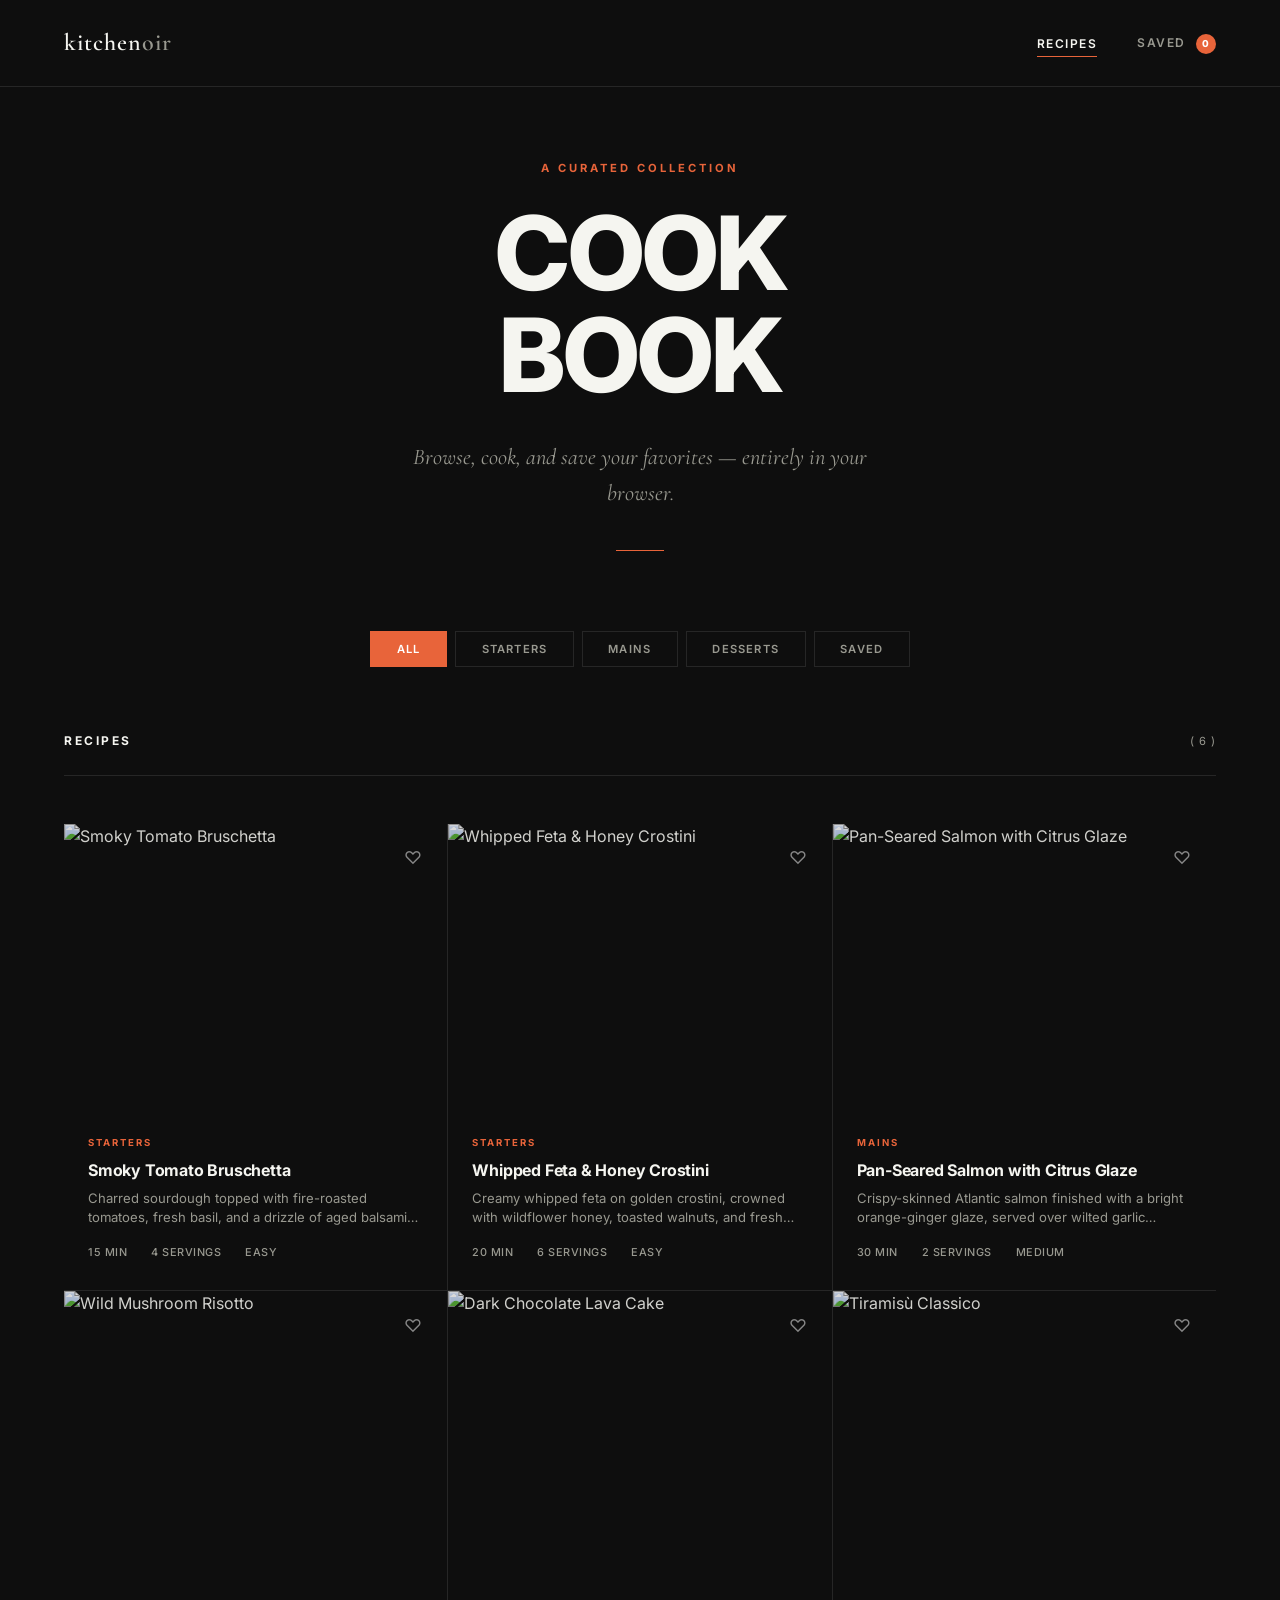
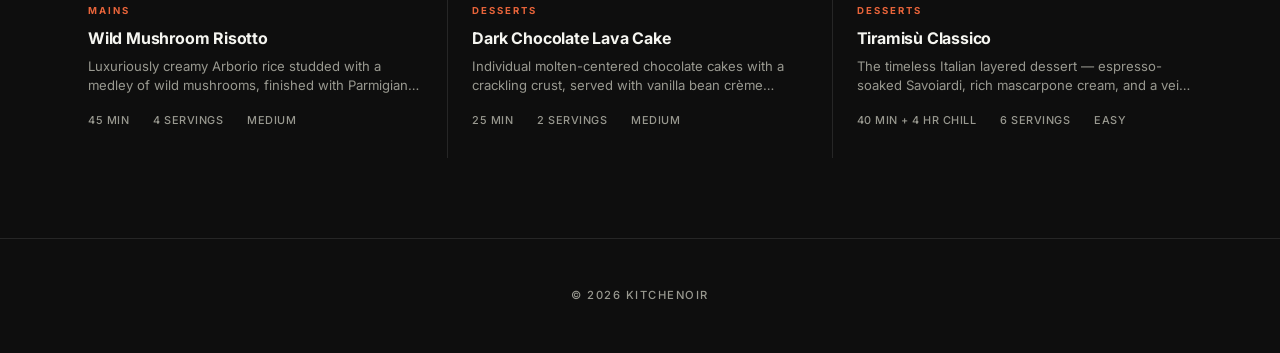
==== index.html @ 075ca616 "initial commit" ====
<!DOCTYPE html>
<html lang="en">
<head>
  <meta charset="UTF-8" />
  <meta name="viewport" content="width=device-width, initial-scale=1.0" />
  <title>KITCHENOIR — Modern Dark Cookbook</title>
  <meta name="description" content="KITCHENOIR is a sleek, dark-themed digital cookbook featuring curated recipes across starters, mains, and desserts." />
  <link rel="icon" href="data:image/svg+xml,<svg xmlns='http://www.w3.org/2000/svg' viewBox='0 0 100 100'><text y='.9em' font-size='90'>🍽</text></svg>" />
  <link rel="stylesheet" href="css/style.css" />
  <script src="js/recipes.js"></script>
</head>
<body>

  <!-- Header -->
  <header class="site-header" id="site-header">
    <div class="nav-inner">
      <a href="index.html" class="logo">kitchen<span>oir</span></a>
      <nav class="nav-links">
        <a href="index.html" class="active" id="nav-home">Recipes</a>
        <a href="#" id="nav-favs">Saved <span class="fav-count" id="fav-count">0</span></a>
      </nav>
    </div>
  </header>

  <!-- Hero -->
  <section class="hero">
    <div class="container">
      <span class="hero-label">A Curated Collection</span>
      <h1>Cook<br>Book</h1>
      <p class="hero-subtitle">Browse, cook, and save your favorites — entirely in your browser.</p>
      <div class="hero-line"></div>
    </div>
  </section>

  <!-- Filters + Grid -->
  <section class="container">
    <div class="filters" id="filters">
      <button class="filter-btn active" data-filter="All">All</button>
      <button class="filter-btn" data-filter="Starters">Starters</button>
      <button class="filter-btn" data-filter="Mains">Mains</button>
      <button class="filter-btn" data-filter="Desserts">Desserts</button>
      <button class="filter-btn" data-filter="Saved">Saved</button>
    </div>

    <div class="section-header">
      <h2>Recipes</h2>
      <span class="section-count" id="recipe-count"></span>
    </div>

    <div class="recipe-grid" id="recipe-grid"></div>
  </section>

  <!-- Toast -->
  <div class="toast" id="toast"></div>

  <!-- Footer -->
  <footer class="site-footer">
    <div class="container">
      <p>&copy; 2026 Kitchenoir</p>
    </div>
  </footer>

  <script src="js/main.js"></script>
</body>
</html>
---- css/style.css ----
/* ═══════════════════════════════════════════
   KITCHENOIR — Minimalist Dark Editorial
   Inspired by flaircreative.co
   ═══════════════════════════════════════════ */
@import url('https://fonts.googleapis.com/css2?family=Inter:wght@300;400;500;600;700;800;900&family=Cormorant+Garamond:ital,wght@0,400;0,600;1,400&display=swap');

:root {
  --bg: #0e0e0e;
  --bg-alt: #141414;
  --surface: #1a1a1a;
  --border: #262626;
  --text: #f5f5f0;
  --text-secondary: #999990;
  --accent: #e8643a;
  --accent-hover: #f07a54;
  --heart-red: #e8643a;
  --font-sans: 'Inter', system-ui, -apple-system, sans-serif;
  --font-serif: 'Cormorant Garamond', Georgia, serif;
  --ease: cubic-bezier(.22, 1, .36, 1);
}

*, *::before, *::after { margin: 0; padding: 0; box-sizing: border-box; }

::selection { background: var(--accent); color: #fff; }

html { scroll-behavior: smooth; }

body {
  font-family: var(--font-sans);
  background: var(--bg);
  color: var(--text);
  line-height: 1.6;
  min-height: 100vh;
  overflow-x: hidden;
  -webkit-font-smoothing: antialiased;
  -moz-osx-font-smoothing: grayscale;
}

a { color: inherit; text-decoration: none; }
img { display: block; max-width: 100%; }
button { cursor: pointer; font-family: inherit; border: none; background: none; color: inherit; }

/* ═══════════ HEADER ═══════════ */
.site-header {
  position: fixed; top: 0; left: 0; right: 0; z-index: 100;
  padding: 1.5rem 0;
  background: var(--bg);
  border-bottom: 1px solid var(--border);
  transition: padding .4s var(--ease);
}
.site-header.scrolled { padding: .9rem 0; }

.nav-inner {
  width: 90%; max-width: 1400px; margin: 0 auto;
  display: flex; align-items: center; justify-content: space-between;
}

.logo {
  font-family: var(--font-serif);
  font-size: 1.5rem; font-weight: 600;
  letter-spacing: 1px; color: var(--text);
  text-transform: lowercase;
}
.logo span { color: var(--text-secondary); }

.nav-links {
  display: flex; gap: 2.5rem; align-items: center;
}
.nav-links a {
  font-size: .75rem; font-weight: 600;
  letter-spacing: 1.5px; text-transform: uppercase;
  color: var(--text-secondary);
  transition: color .3s var(--ease);
  position: relative;
}
.nav-links a::after {
  content: ''; position: absolute; left: 0; bottom: -4px;
  width: 0; height: 1px; background: var(--accent);
  transition: width .4s var(--ease);
}
.nav-links a:hover,
.nav-links a.active { color: var(--text); }
.nav-links a:hover::after,
.nav-links a.active::after { width: 100%; }

.fav-count {
  display: inline-flex; align-items: center; justify-content: center;
  width: 20px; height: 20px; border-radius: 50%;
  background: var(--accent); color: #fff;
  font-size: .6rem; font-weight: 800;
  margin-left: 6px;
}

/* ═══════════ HERO ═══════════ */
.hero {
  padding: 10rem 0 5rem;
  text-align: center;
  position: relative;
}
.hero-label {
  font-size: .7rem; font-weight: 700;
  letter-spacing: 3px; text-transform: uppercase;
  color: var(--accent);
  margin-bottom: 1.5rem;
  display: block;
  opacity: 0; transform: translateY(16px);
  animation: fadeUp .8s var(--ease) .2s forwards;
}
.hero h1 {
  font-family: var(--font-sans);
  font-size: clamp(3rem, 8vw, 7rem);
  font-weight: 800; line-height: 1;
  letter-spacing: -2px; text-transform: uppercase;
  color: var(--text);
  margin-bottom: 2rem;
  opacity: 0; transform: translateY(30px);
  animation: fadeUp .9s var(--ease) .35s forwards;
}
.hero-subtitle {
  font-family: var(--font-serif);
  font-size: clamp(1.1rem, 2vw, 1.4rem);
  font-weight: 400; font-style: italic;
  color: var(--text-secondary);
  max-width: 480px; margin: 0 auto;
  opacity: 0; transform: translateY(20px);
  animation: fadeUp .8s var(--ease) .5s forwards;
}
.hero-line {
  width: 48px; height: 1px;
  background: var(--accent);
  margin: 2.5rem auto 0;
  opacity: 0;
  animation: fadeUp .6s var(--ease) .65s forwards;
}

@keyframes fadeUp {
  to { opacity: 1; transform: translateY(0); }
}

/* ═══════════ SECTION ═══════════ */
.container { width: 90%; max-width: 1400px; margin: 0 auto; }

.section-header {
  display: flex; align-items: baseline;
  justify-content: space-between;
  margin-bottom: 3rem;
  padding-bottom: 1.5rem;
  border-bottom: 1px solid var(--border);
}
.section-header h2 {
  font-size: .75rem; font-weight: 700;
  letter-spacing: 2.5px; text-transform: uppercase;
  color: var(--text);
}
.section-header .section-count {
  font-size: .7rem; color: var(--text-secondary);
  letter-spacing: 1px;
}

/* ═══════════ FILTERS ═══════════ */
.filters {
  display: flex; gap: .5rem; justify-content: center;
  flex-wrap: wrap; margin-bottom: 4rem;
}
.filter-btn {
  padding: .6rem 1.6rem;
  font-size: .7rem; font-weight: 600;
  letter-spacing: 1.2px; text-transform: uppercase;
  color: var(--text-secondary);
  border: 1px solid var(--border);
  border-radius: 0;
  background: transparent;
  transition: all .3s var(--ease);
}
.filter-btn:hover {
  color: var(--text);
  border-color: var(--text-secondary);
}
.filter-btn.active {
  background: var(--accent);
  border-color: var(--accent);
  color: #fff;
}

/* ═══════════ RECIPE GRID ═══════════ */
.recipe-grid {
  display: grid;
  grid-template-columns: repeat(3, 1fr);
  gap: 1px;
  background: var(--border);
  margin-bottom: 5rem;
}

.recipe-card {
  background: var(--bg);
  position: relative;
  overflow: hidden;
  cursor: pointer;
}
.recipe-card__img-wrap {
  position: relative; overflow: hidden;
  aspect-ratio: 4/3;
}
.recipe-card__img-wrap img {
  width: 100%; height: 100%; object-fit: cover;
  transition: transform .7s var(--ease), filter .7s var(--ease);
  filter: brightness(.85);
}
.recipe-card:hover .recipe-card__img-wrap img {
  transform: scale(1.05);
  filter: brightness(1);
}

/* Overlay on hover */
.recipe-card__overlay {
  position: absolute; inset: 0;
  background: rgba(14,14,14,.5);
  opacity: 0;
  transition: opacity .5s var(--ease);
  display: flex; align-items: center; justify-content: center;
}
.recipe-card:hover .recipe-card__overlay { opacity: 1; }
.recipe-card__overlay-text {
  font-size: .7rem; font-weight: 700;
  letter-spacing: 2px; text-transform: uppercase;
  color: #fff;
  padding: .6rem 1.5rem;
  border: 1px solid rgba(255,255,255,.4);
  transition: border-color .3s;
}
.recipe-card:hover .recipe-card__overlay-text {
  border-color: var(--accent);
}

/* Fav button */
.recipe-card__fav {
  position: absolute; top: 1rem; right: 1rem;
  width: 36px; height: 36px;
  display: flex; align-items: center; justify-content: center;
  font-size: 1.1rem;
  color: rgba(255,255,255,.5);
  z-index: 3;
  transition: color .3s, transform .3s var(--ease);
}
.recipe-card__fav:hover { color: #fff; transform: scale(1.15); }
.recipe-card__fav.saved { color: var(--heart-red); }

.recipe-card__body {
  padding: 1.5rem 1.5rem 1.8rem;
}
.recipe-card__category {
  font-size: .6rem; font-weight: 700;
  letter-spacing: 2px; text-transform: uppercase;
  color: var(--accent);
  margin-bottom: .6rem;
  display: block;
}
.recipe-card__title {
  font-family: var(--font-sans);
  font-size: 1rem; font-weight: 700;
  letter-spacing: -.2px;
  margin-bottom: .5rem; line-height: 1.3;
}
.recipe-card__desc {
  color: var(--text-secondary); font-size: .82rem;
  line-height: 1.5; margin-bottom: 1rem;
  display: -webkit-box; -webkit-line-clamp: 2;
  -webkit-box-orient: vertical; overflow: hidden;
}
.recipe-card__meta {
  display: flex; gap: 1.5rem;
  font-size: .68rem; font-weight: 500;
  letter-spacing: .5px; text-transform: uppercase;
  color: var(--text-secondary);
}

/* ═══════════ DETAIL PAGE ═══════════ */
.detail-hero {
  position: relative; width: 100%;
  height: 60vh; min-height: 400px; max-height: 600px;
  overflow: hidden;
  margin-top: 4.5rem; /* header offset */
}
.detail-hero img {
  width: 100%; height: 100%; object-fit: cover;
  filter: brightness(.7);
}
.detail-hero__overlay {
  position: absolute; inset: 0;
  background: linear-gradient(to top, var(--bg) 0%, transparent 50%);
}

.detail-content {
  max-width: 780px; margin: -3rem auto 0; padding: 0 1.5rem 6rem;
  position: relative; z-index: 2;
}

.back-link {
  display: inline-flex; align-items: center; gap: .5rem;
  font-size: .7rem; font-weight: 600;
  letter-spacing: 1.5px; text-transform: uppercase;
  color: var(--text-secondary);
  margin-bottom: 2.5rem;
  transition: color .3s;
}
.back-link:hover { color: var(--accent); }

.detail-content .category-tag {
  font-size: .65rem; font-weight: 700;
  letter-spacing: 2.5px; text-transform: uppercase;
  color: var(--accent);
  margin-bottom: .75rem; display: block;
}
.detail-content h1 {
  font-family: var(--font-sans);
  font-size: clamp(2rem, 4.5vw, 3.2rem);
  font-weight: 800; letter-spacing: -1px;
  text-transform: uppercase;
  margin-bottom: 1.5rem; line-height: 1.05;
}

.detail-meta {
  display: flex; gap: 2rem; flex-wrap: wrap;
  margin-bottom: 2rem;
  padding-bottom: 1.5rem;
  border-bottom: 1px solid var(--border);
  font-size: .7rem; font-weight: 600;
  letter-spacing: 1px; text-transform: uppercase;
  color: var(--text-secondary);
}
.detail-meta span { display: flex; align-items: center; gap: .4rem; }

.detail-fav-btn {
  display: inline-flex; align-items: center; gap: .5rem;
  padding: .7rem 2rem;
  font-size: .7rem; font-weight: 700;
  letter-spacing: 1.5px; text-transform: uppercase;
  border: 1px solid var(--border);
  background: transparent;
  color: var(--text-secondary);
  transition: all .3s var(--ease);
  margin-bottom: 3rem;
}
.detail-fav-btn:hover { border-color: var(--accent); color: var(--text); }
.detail-fav-btn.saved {
  background: var(--accent); border-color: var(--accent); color: #fff;
}

.detail-desc {
  font-family: var(--font-serif);
  font-size: 1.3rem; font-style: italic;
  color: var(--text-secondary);
  line-height: 1.7; margin-bottom: 4rem;
}

.section-label {
  font-size: .75rem; font-weight: 700;
  letter-spacing: 2.5px; text-transform: uppercase;
  color: var(--text);
  margin-bottom: 1.5rem;
  padding-bottom: 1rem;
  border-bottom: 1px solid var(--border);
}

.ingredients-list {
  list-style: none;
  columns: 2; column-gap: 3rem;
  margin-bottom: 4rem;
}
.ingredients-list li {
  padding: .75rem 0;
  font-size: .88rem; color: var(--text);
  border-bottom: 1px solid var(--border);
  break-inside: avoid;
  display: flex; align-items: baseline; gap: .6rem;
}
.ingredients-list li::before {
  content: '—';
  color: var(--accent);
  font-weight: 700;
  flex-shrink: 0;
}

.steps-list {
  list-style: none; counter-reset: step;
  margin-bottom: 4rem;
}
.steps-list li {
  counter-increment: step;
  padding: 1.5rem 0 1.5rem 4rem;
  border-bottom: 1px solid var(--border);
  position: relative;
  font-size: .9rem; line-height: 1.7;
  color: var(--text-secondary);
}
.steps-list li::before {
  content: '0' counter(step);
  position: absolute; left: 0; top: 1.5rem;
  font-size: .7rem; font-weight: 800;
  letter-spacing: 1px;
  color: var(--accent);
}

/* ═══════════ FOOTER ═══════════ */
.site-footer {
  padding: 3rem 0;
  border-top: 1px solid var(--border);
  text-align: center;
}
.site-footer p {
  font-size: .7rem; font-weight: 500;
  letter-spacing: 1.5px; text-transform: uppercase;
  color: var(--text-secondary);
}

/* ═══════════ TOAST ═══════════ */
.toast {
  position: fixed; bottom: 2.5rem; left: 50%;
  transform: translateX(-50%) translateY(40px);
  background: var(--surface);
  border: 1px solid var(--border);
  color: var(--text);
  padding: .75rem 2rem;
  font-size: .75rem; font-weight: 600;
  letter-spacing: .5px;
  z-index: 999; opacity: 0;
  transition: all .4s var(--ease);
  pointer-events: none;
}
.toast.show {
  transform: translateX(-50%) translateY(0);
  opacity: 1;
}

/* ═══════════ EMPTY STATE ═══════════ */
.empty-state {
  grid-column: 1 / -1;
  text-align: center;
  padding: 5rem 2rem;
  background: var(--bg);
  font-size: .85rem;
  color: var(--text-secondary);
}

/* ═══════════ SCROLL ANIMATIONS ═══════════ */
.reveal {
  opacity: 0; transform: translateY(30px);
  transition: opacity .7s var(--ease), transform .7s var(--ease);
}
.reveal.visible {
  opacity: 1; transform: translateY(0);
}

/* ═══════════ RESPONSIVE ═══════════ */
@media (max-width: 1024px) {
  .recipe-grid { grid-template-columns: repeat(2, 1fr); }
}
@media (max-width: 640px) {
  .recipe-grid { grid-template-columns: 1fr; }
  .nav-links { gap: 1.5rem; }
  .hero { padding: 8rem 0 3rem; }
  .hero h1 { letter-spacing: -1px; }
  .ingredients-list { columns: 1; }
  .filters { gap: .4rem; }
  .filter-btn { padding: .5rem 1rem; font-size: .65rem; }
}
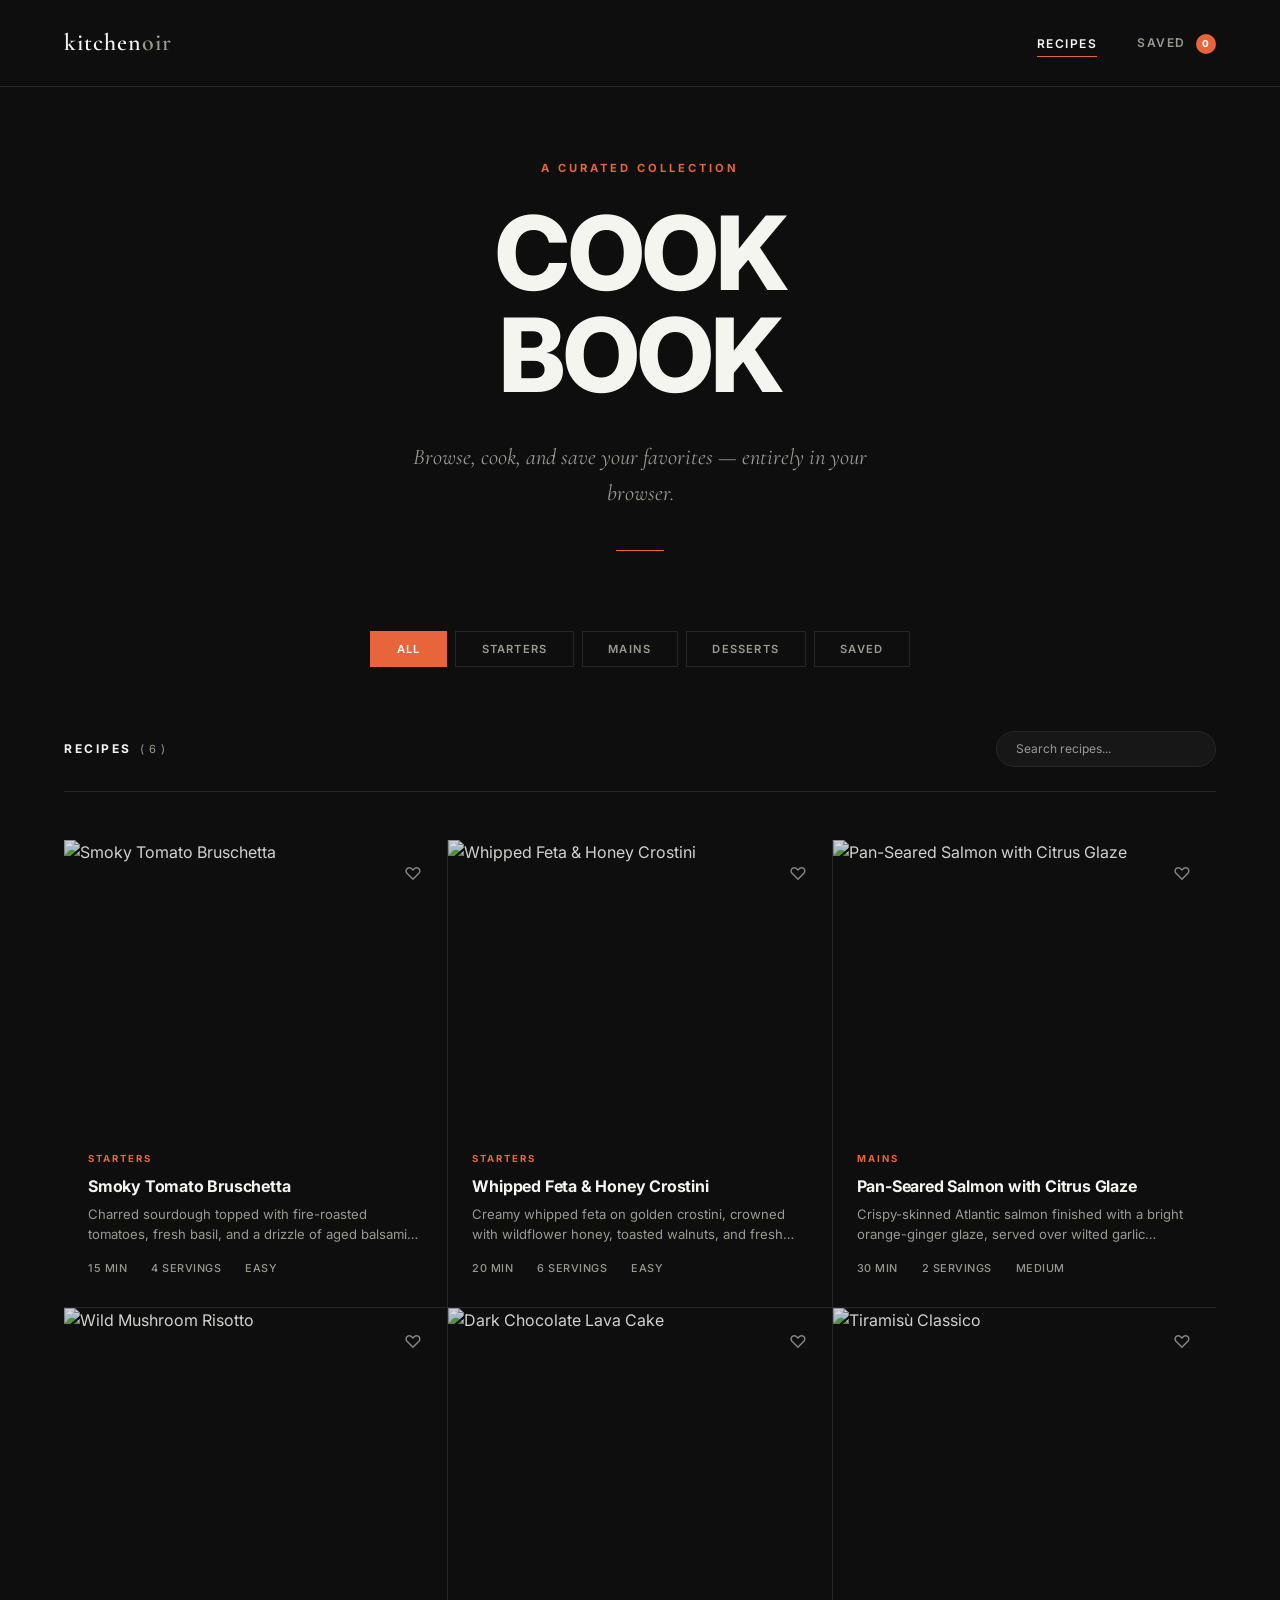
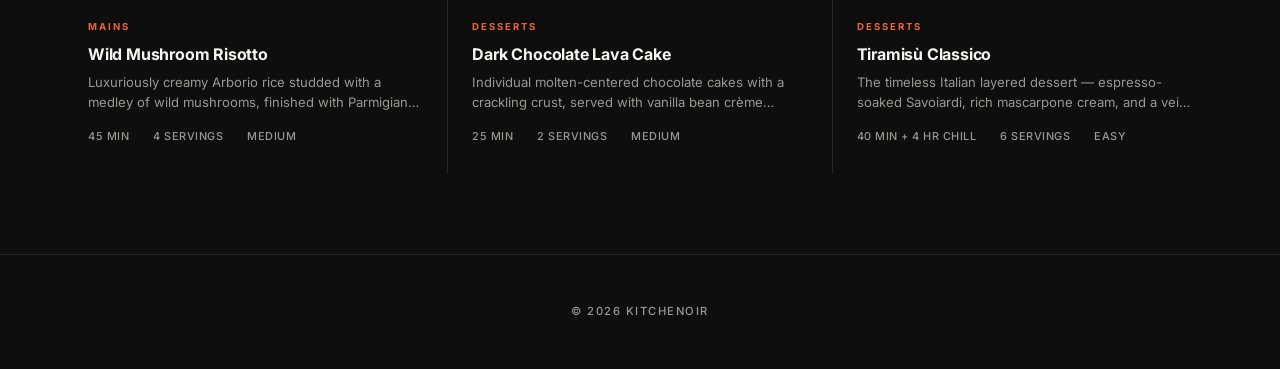
==== commit 0d27eb54: "updated and added a search bar" ====
--- a/index.html
+++ b/index.html
@@ -43,8 +43,11 @@
     </div>
 
     <div class="section-header">
-      <h2>Recipes</h2>
-      <span class="section-count" id="recipe-count"></span>
+      <div class="section-title-wrap">
+        <h2>Recipes</h2>
+        <span class="section-count" id="recipe-count"></span>
+      </div>
+      <input type="text" id="recipe-search" class="recipe-search" placeholder="Search recipes..." autocomplete="off">
     </div>
 
     <div class="recipe-grid" id="recipe-grid"></div>
--- a/css/style.css
+++ b/css/style.css
@@ -141,12 +141,15 @@
 .container { width: 90%; max-width: 1400px; margin: 0 auto; }
 
 .section-header {
-  display: flex; align-items: baseline;
+  display: flex; align-items: center;
   justify-content: space-between;
   margin-bottom: 3rem;
   padding-bottom: 1.5rem;
   border-bottom: 1px solid var(--border);
 }
+.section-title-wrap {
+  display: flex; align-items: baseline; gap: 0.5rem;
+}
 .section-header h2 {
   font-size: .75rem; font-weight: 700;
   letter-spacing: 2.5px; text-transform: uppercase;
@@ -155,6 +158,27 @@
 .section-header .section-count {
   font-size: .7rem; color: var(--text-secondary);
   letter-spacing: 1px;
+}
+
+.recipe-search {
+  padding: 0.6rem 1.2rem;
+  font-family: var(--font-sans);
+  font-size: 0.75rem;
+  color: var(--text);
+  background: rgba(255, 255, 255, 0.04);
+  border: 1px solid var(--border);
+  border-radius: 20px;
+  outline: none;
+  width: 220px;
+  transition: all 0.3s var(--ease);
+}
+.recipe-search::placeholder {
+  color: var(--text-secondary);
+}
+.recipe-search:focus {
+  background: rgba(255, 255, 255, 0.07);
+  border-color: rgba(255, 255, 255, 0.2);
+  width: 250px;
 }
 
 /* ═══════════ FILTERS ═══════════ */
